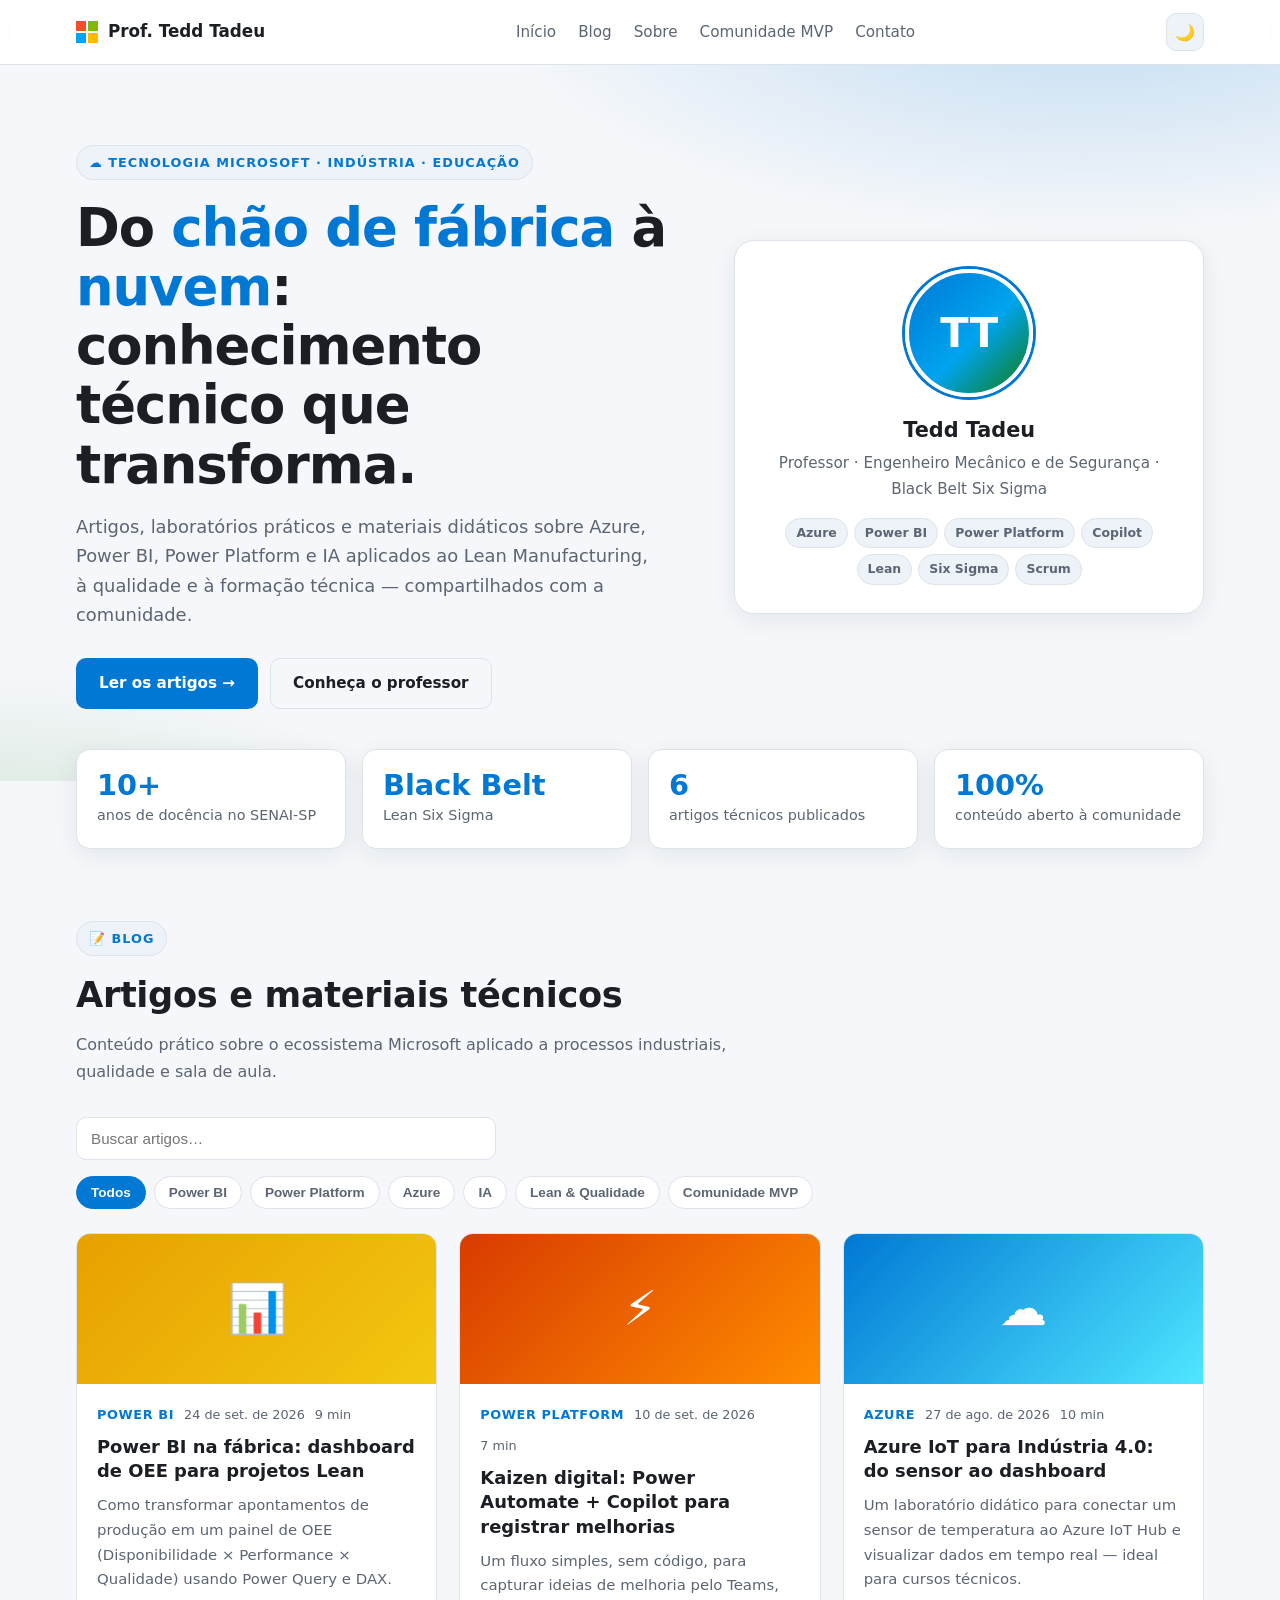
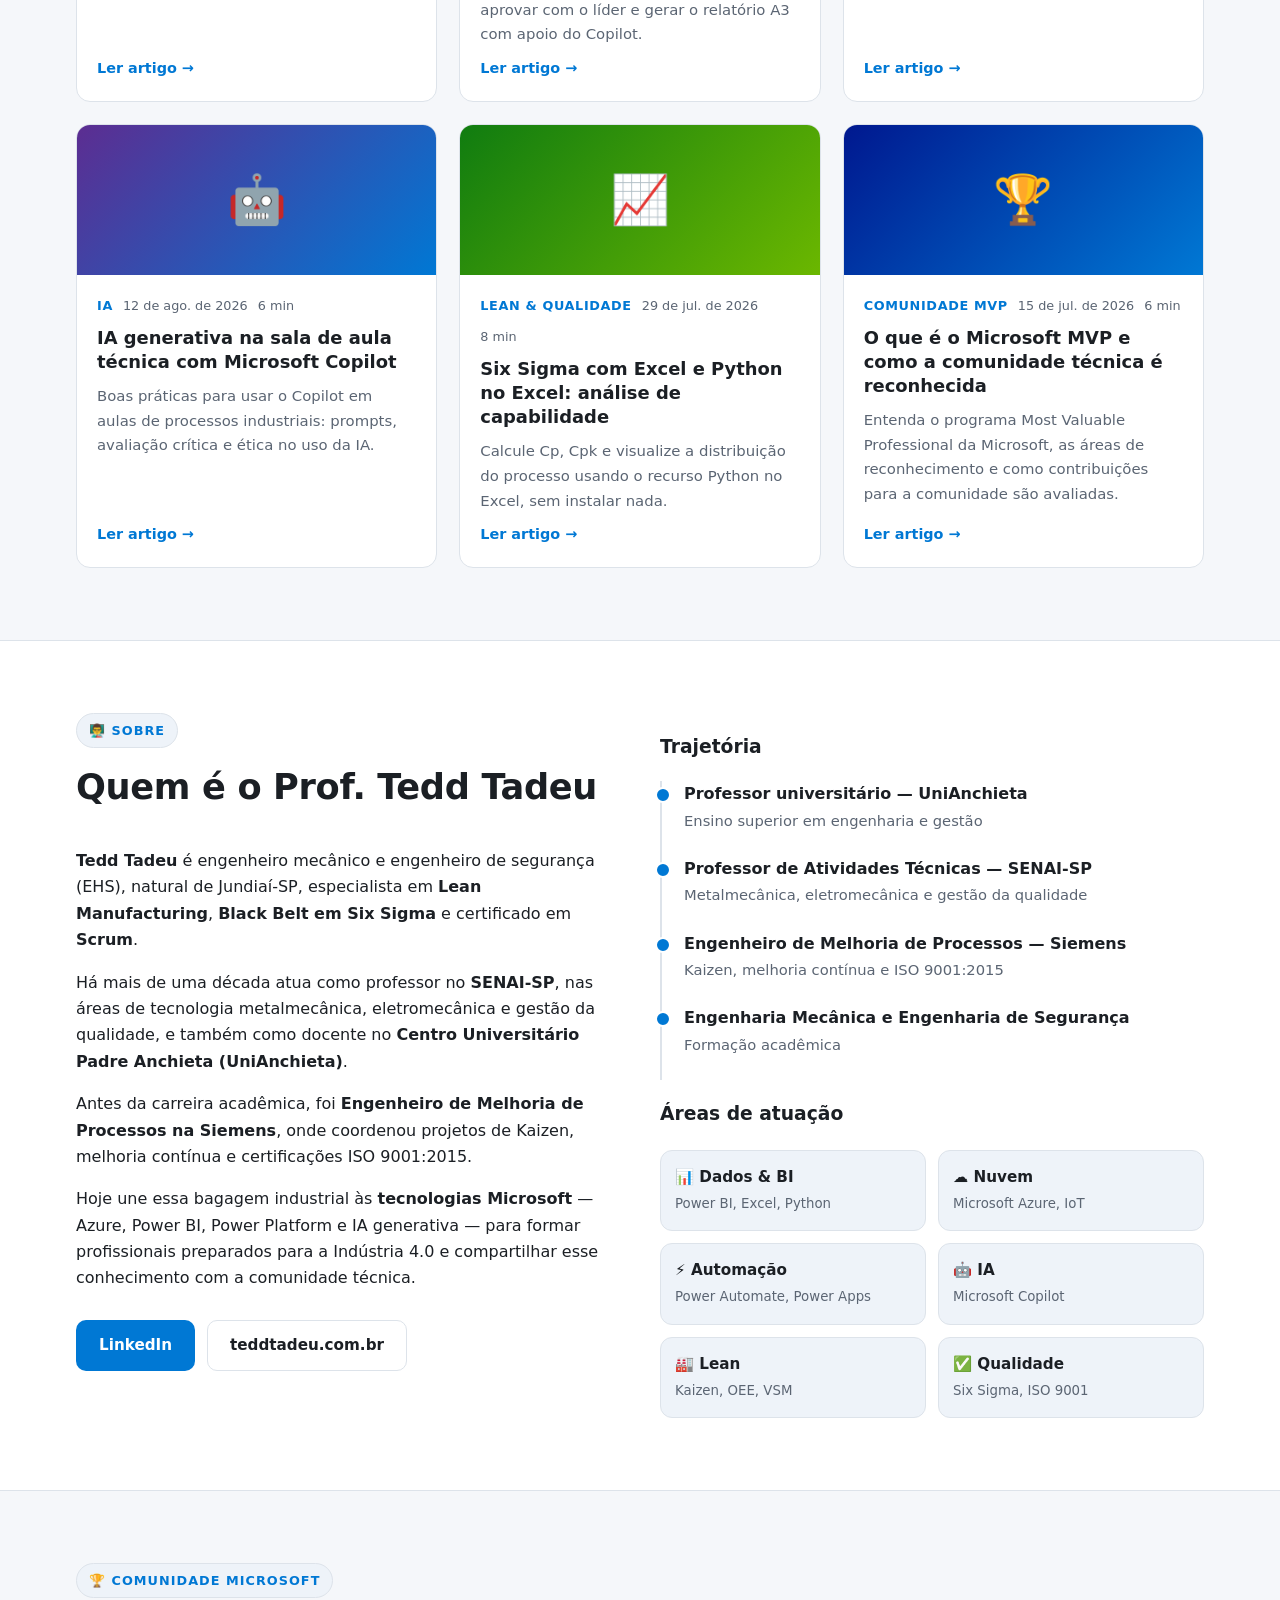
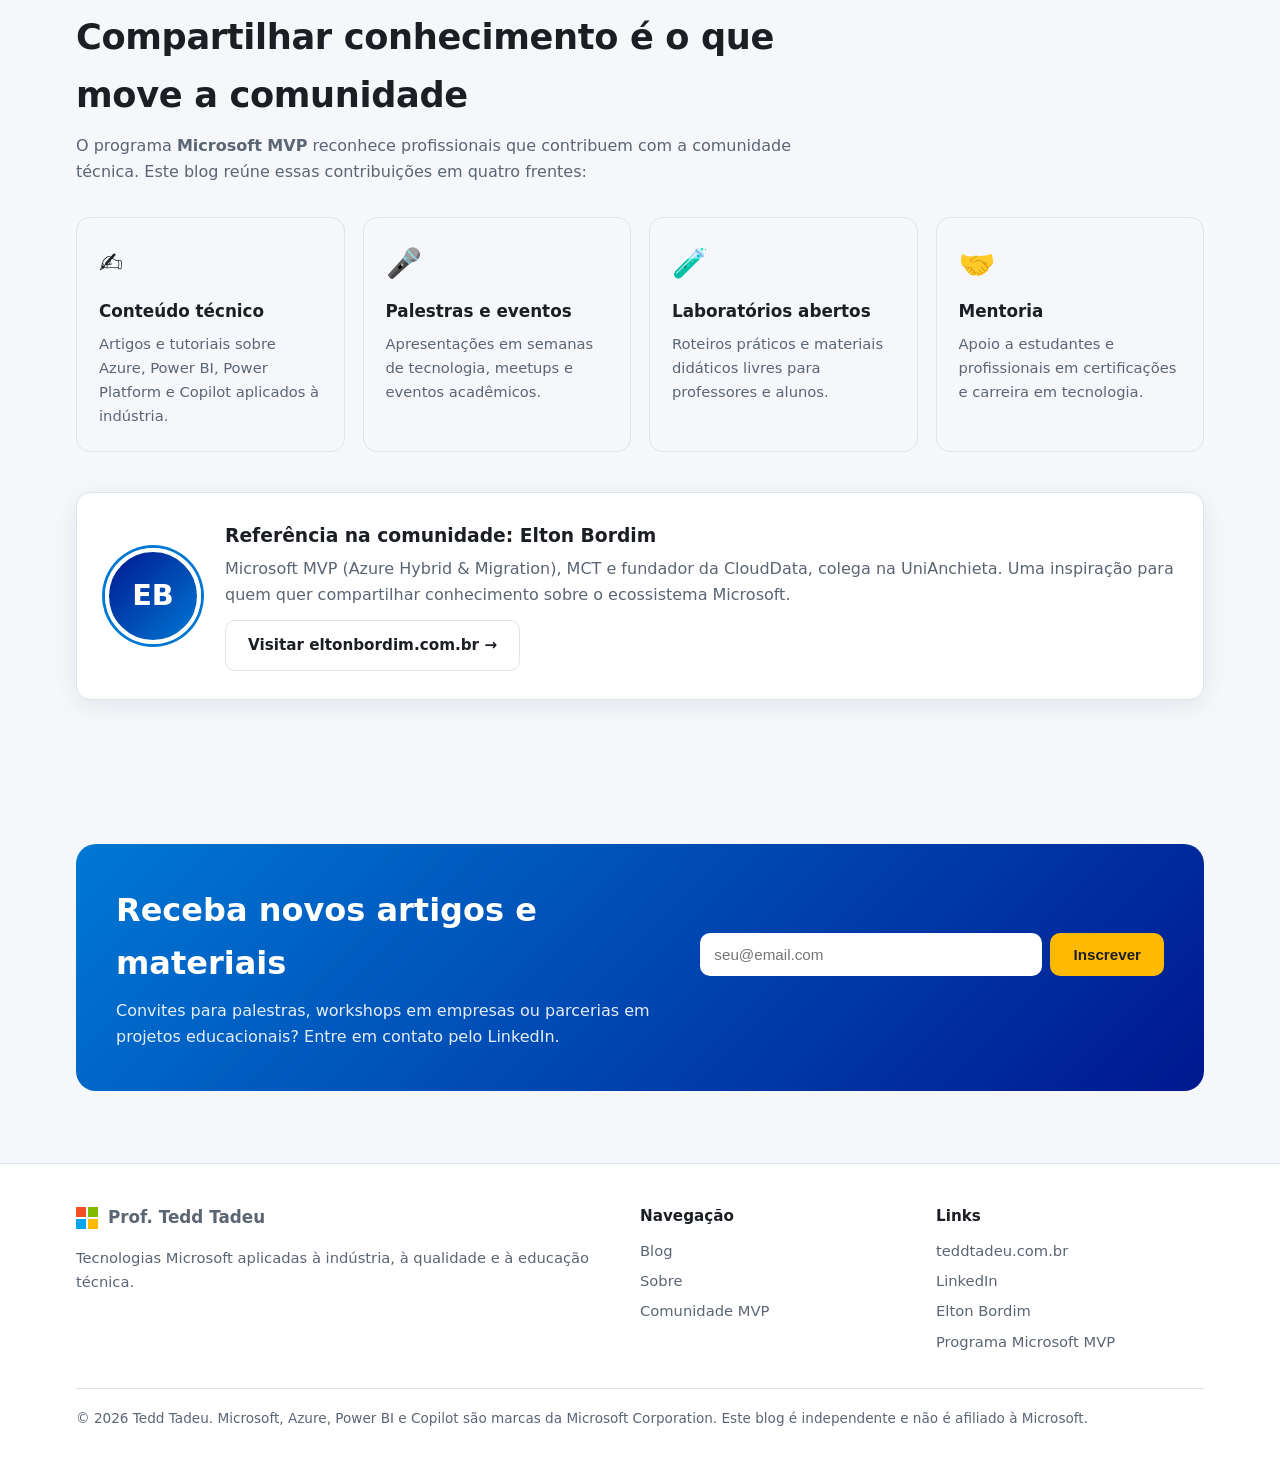
==== index.html @ c1d7c6b3 "Cria blog do Prof. Tedd Tadeu sobre tecnologias Microsoft Blog estático com página inicial, listagem" ====
<!DOCTYPE html>
<html lang="pt-BR">
<head>
  <meta charset="UTF-8">
  <meta name="viewport" content="width=device-width, initial-scale=1.0">
  <title>Prof. Tedd Tadeu | Blog</title>
  <meta name="description" content="Blog do Prof. Tedd Tadeu: tecnologias Microsoft (Azure, Power BI, Power Platform, Copilot) aplicadas à indústria, Lean Manufacturing e educação técnica.">
  <meta name="author" content="Tedd Tadeu">
  <meta property="og:title" content="Prof. Tedd Tadeu | Tecnologia Microsoft para Indústria e Educação">
  <meta property="og:description" content="Artigos, laboratórios e materiais sobre Azure, Power BI, Power Platform e IA aplicados ao chão de fábrica e à sala de aula.">
  <meta property="og:type" content="website">
  <link rel="icon" href="data:image/svg+xml,<svg xmlns='http://www.w3.org/2000/svg' viewBox='0 0 20 20'><rect width='9' height='9' fill='%23f25022'/><rect x='11' width='9' height='9' fill='%237fba00'/><rect y='11' width='9' height='9' fill='%2300a4ef'/><rect x='11' y='11' width='9' height='9' fill='%23ffb900'/></svg>">
  <link rel="stylesheet" href="assets/css/style.css">
</head>
<body>

  <header class="site-header">
    <nav class="container nav" aria-label="Principal">
      <a class="brand" href="index.html">
        <span class="ms-logo" aria-hidden="true"><span></span><span></span><span></span><span></span></span>
        Prof. Tedd Tadeu
      </a>
      <ul class="nav-links" id="nav-links">
        <li><a href="#inicio">Início</a></li>
        <li><a href="#blog">Blog</a></li>
        <li><a href="#sobre">Sobre</a></li>
        <li><a href="#mvp">Comunidade MVP</a></li>
        <li><a href="#contato">Contato</a></li>
      </ul>
      <div class="nav-actions">
        <button class="icon-btn" id="theme-toggle" aria-label="Alternar tema">🌙</button>
        <button class="icon-btn menu-toggle" id="menu-toggle" aria-label="Abrir menu">☰</button>
      </div>
    </nav>
  </header>

  <main>
    <!-- HERO -->
    <section class="hero" id="inicio">
      <div class="container hero-grid">
        <div>
          <span class="eyebrow">☁️ Tecnologia Microsoft · Indústria · Educação</span>
          <h1>Do <span class="hl">chão de fábrica</span> à <span class="hl">nuvem</span>: conhecimento técnico que transforma.</h1>
          <p class="lead">Artigos, laboratórios práticos e materiais didáticos sobre Azure, Power BI, Power Platform e IA aplicados ao Lean Manufacturing, à qualidade e à formação técnica — compartilhados com a comunidade.</p>
          <div class="hero-cta">
            <a class="btn btn-primary" href="#blog">Ler os artigos →</a>
            <a class="btn btn-ghost" href="#sobre">Conheça o professor</a>
          </div>
        </div>

        <aside class="profile-card">
          <div class="avatar" aria-hidden="true">TT</div>
          <h3>Tedd Tadeu</h3>
          <p class="role">Professor · Engenheiro Mecânico e de Segurança · Black Belt Six Sigma</p>
          <div class="tags">
            <span class="tag">Azure</span>
            <span class="tag">Power BI</span>
            <span class="tag">Power Platform</span>
            <span class="tag">Copilot</span>
            <span class="tag">Lean</span>
            <span class="tag">Six Sigma</span>
            <span class="tag">Scrum</span>
          </div>
        </aside>
      </div>
    </section>

    <div class="container">
      <div class="stats">
        <div class="stat"><strong>10+</strong><span>anos de docência no SENAI-SP</span></div>
        <div class="stat"><strong>Black Belt</strong><span>Lean Six Sigma</span></div>
        <div class="stat"><strong id="post-count">0</strong><span>artigos técnicos publicados</span></div>
        <div class="stat"><strong>100%</strong><span>conteúdo aberto à comunidade</span></div>
      </div>
    </div>

    <!-- BLOG -->
    <section id="blog">
      <div class="container">
        <div class="section-head">
          <span class="eyebrow">📝 Blog</span>
          <h2>Artigos e materiais técnicos</h2>
          <p>Conteúdo prático sobre o ecossistema Microsoft aplicado a processos industriais, qualidade e sala de aula.</p>
        </div>
        <input class="search" id="search" type="search" placeholder="Buscar artigos…" aria-label="Buscar artigos">
        <div class="filters" id="filters" role="toolbar" aria-label="Filtrar por categoria"></div>
        <div class="posts" id="posts-grid"></div>
      </div>
    </section>

    <!-- SOBRE -->
    <section id="sobre" class="alt-bg">
      <div class="container about-grid">
        <div>
          <div class="section-head">
            <span class="eyebrow">👨‍🏫 Sobre</span>
            <h2>Quem é o Prof. Tedd Tadeu</h2>
          </div>
          <p><strong>Tedd Tadeu</strong> é engenheiro mecânico e engenheiro de segurança (EHS), natural de Jundiaí-SP, especialista em <strong>Lean Manufacturing</strong>, <strong>Black Belt em Six Sigma</strong> e certificado em <strong>Scrum</strong>.</p>
          <p>Há mais de uma década atua como professor no <strong>SENAI-SP</strong>, nas áreas de tecnologia metalmecânica, eletromecânica e gestão da qualidade, e também como docente no <strong>Centro Universitário Padre Anchieta (UniAnchieta)</strong>.</p>
          <p>Antes da carreira acadêmica, foi <strong>Engenheiro de Melhoria de Processos na Siemens</strong>, onde coordenou projetos de Kaizen, melhoria contínua e certificações ISO 9001:2015.</p>
          <p>Hoje une essa bagagem industrial às <strong>tecnologias Microsoft</strong> — Azure, Power BI, Power Platform e IA generativa — para formar profissionais preparados para a Indústria 4.0 e compartilhar esse conhecimento com a comunidade técnica.</p>
          <div class="hero-cta">
            <a class="btn btn-primary" href="https://www.linkedin.com/in/tedd-tadeu/" target="_blank" rel="noopener">LinkedIn</a>
            <a class="btn btn-ghost" href="https://teddtadeu.com.br/" target="_blank" rel="noopener">teddtadeu.com.br</a>
          </div>
        </div>

        <div>
          <h3>Trajetória</h3>
          <ul class="timeline">
            <li><strong>Professor universitário — UniAnchieta</strong><span>Ensino superior em engenharia e gestão</span></li>
            <li><strong>Professor de Atividades Técnicas — SENAI-SP</strong><span>Metalmecânica, eletromecânica e gestão da qualidade</span></li>
            <li><strong>Engenheiro de Melhoria de Processos — Siemens</strong><span>Kaizen, melhoria contínua e ISO 9001:2015</span></li>
            <li><strong>Engenharia Mecânica e Engenharia de Segurança</strong><span>Formação acadêmica</span></li>
          </ul>

          <h3>Áreas de atuação</h3>
          <div class="skills">
            <div class="skill"><b>📊 Dados & BI</b><small>Power BI, Excel, Python</small></div>
            <div class="skill"><b>☁️ Nuvem</b><small>Microsoft Azure, IoT</small></div>
            <div class="skill"><b>⚡ Automação</b><small>Power Automate, Power Apps</small></div>
            <div class="skill"><b>🤖 IA</b><small>Microsoft Copilot</small></div>
            <div class="skill"><b>🏭 Lean</b><small>Kaizen, OEE, VSM</small></div>
            <div class="skill"><b>✅ Qualidade</b><small>Six Sigma, ISO 9001</small></div>
          </div>
        </div>
      </div>
    </section>

    <!-- MVP -->
    <section id="mvp">
      <div class="container">
        <div class="section-head">
          <span class="eyebrow">🏆 Comunidade Microsoft</span>
          <h2>Compartilhar conhecimento é o que move a comunidade</h2>
          <p>O programa <strong>Microsoft MVP</strong> reconhece profissionais que contribuem com a comunidade técnica. Este blog reúne essas contribuições em quatro frentes:</p>
        </div>
        <div class="pillars">
          <div class="pillar"><div class="ico">✍️</div><h4>Conteúdo técnico</h4><p>Artigos e tutoriais sobre Azure, Power BI, Power Platform e Copilot aplicados à indústria.</p></div>
          <div class="pillar"><div class="ico">🎤</div><h4>Palestras e eventos</h4><p>Apresentações em semanas de tecnologia, meetups e eventos acadêmicos.</p></div>
          <div class="pillar"><div class="ico">🧪</div><h4>Laboratórios abertos</h4><p>Roteiros práticos e materiais didáticos livres para professores e alunos.</p></div>
          <div class="pillar"><div class="ico">🤝</div><h4>Mentoria</h4><p>Apoio a estudantes e profissionais em certificações e carreira em tecnologia.</p></div>
        </div>

        <div style="margin-top:40px">
          <div class="community-card">
            <div class="avatar" aria-hidden="true">EB</div>
            <div>
              <h3>Referência na comunidade: Elton Bordim</h3>
              <p>Microsoft MVP (Azure Hybrid &amp; Migration), MCT e fundador da CloudData, colega na UniAnchieta. Uma inspiração para quem quer compartilhar conhecimento sobre o ecossistema Microsoft.</p>
              <a class="btn btn-ghost" href="https://eltonbordim.com.br/" target="_blank" rel="noopener">Visitar eltonbordim.com.br →</a>
            </div>
          </div>
        </div>
      </div>
    </section>

    <!-- CONTATO -->
    <section id="contato">
      <div class="container">
        <div class="cta-box">
          <div>
            <h2>Receba novos artigos e materiais</h2>
            <p>Convites para palestras, workshops em empresas ou parcerias em projetos educacionais? Entre em contato pelo LinkedIn.</p>
          </div>
          <div>
            <form class="cta-form" id="newsletter">
              <input type="email" placeholder="seu@email.com" required aria-label="E-mail">
              <button class="btn" type="submit">Inscrever</button>
            </form>
            <div class="form-msg" id="form-msg" role="status"></div>
          </div>
        </div>
      </div>
    </section>
  </main>

  <footer class="site-footer">
    <div class="container">
      <div class="footer-grid">
        <div>
          <a class="brand" href="index.html">
            <span class="ms-logo" aria-hidden="true"><span></span><span></span><span></span><span></span></span>
            Prof. Tedd Tadeu
          </a>
          <p>Tecnologias Microsoft aplicadas à indústria, à qualidade e à educação técnica.</p>
        </div>
        <div>
          <h5>Navegação</h5>
          <ul>
            <li><a href="#blog">Blog</a></li>
            <li><a href="#sobre">Sobre</a></li>
            <li><a href="#mvp">Comunidade MVP</a></li>
          </ul>
        </div>
        <div>
          <h5>Links</h5>
          <ul>
            <li><a href="https://teddtadeu.com.br/" target="_blank" rel="noopener">teddtadeu.com.br</a></li>
            <li><a href="https://www.linkedin.com/in/tedd-tadeu/" target="_blank" rel="noopener">LinkedIn</a></li>
            <li><a href="https://eltonbordim.com.br/" target="_blank" rel="noopener">Elton Bordim</a></li>
            <li><a href="https://mvp.microsoft.com/" target="_blank" rel="noopener">Programa Microsoft MVP</a></li>
          </ul>
        </div>
      </div>
      <div class="footer-bottom">© <span id="year"></span> Tedd Tadeu. Microsoft, Azure, Power BI e Copilot são marcas da Microsoft Corporation. Este blog é independente e não é afiliado à Microsoft.</div>
    </div>
  </footer>

  <script src="assets/js/posts.js"></script>
  <script src="assets/js/main.js"></script>
  <script>
    document.getElementById("newsletter").addEventListener("submit", function (e) {
      e.preventDefault();
      this.reset();
      document.getElementById("form-msg").textContent = "Obrigado! Você receberá as próximas publicações.";
    });
  </script>
</body>
</html>
---- assets/css/style.css ----
/* ==========================================================
   Blog Prof. Tedd Tadeu — Tecnologia Microsoft & Indústria
   ========================================================== */

:root {
  --ms-blue: #0078d4;
  --ms-blue-dark: #005a9e;
  --ms-green: #107c10;
  --ms-orange: #d83b01;
  --ms-yellow: #ffb900;

  --bg: #f5f7fa;
  --surface: #ffffff;
  --surface-alt: #eef3f9;
  --text: #1b1f24;
  --text-muted: #5b6573;
  --border: #dde3ea;
  --accent: var(--ms-blue);
  --accent-contrast: #ffffff;
  --shadow: 0 6px 24px rgba(16, 32, 64, 0.08);
  --radius: 14px;
  --max: 1160px;
}

@media (prefers-color-scheme: dark) {
  :root:not([data-theme="light"]) {
    --bg: #0f1419;
    --surface: #171d24;
    --surface-alt: #1e2630;
    --text: #e8edf2;
    --text-muted: #9aa6b4;
    --border: #2a3440;
    --accent: #3a9fe8;
    --shadow: 0 6px 24px rgba(0, 0, 0, 0.35);
  }
}

:root[data-theme="dark"] {
  --bg: #0f1419;
  --surface: #171d24;
  --surface-alt: #1e2630;
  --text: #e8edf2;
  --text-muted: #9aa6b4;
  --border: #2a3440;
  --accent: #3a9fe8;
  --shadow: 0 6px 24px rgba(0, 0, 0, 0.35);
}

* { box-sizing: border-box; }

html { scroll-behavior: smooth; }

body {
  margin: 0;
  font-family: "Segoe UI", "Inter", system-ui, -apple-system, Roboto, sans-serif;
  background: var(--bg);
  color: var(--text);
  line-height: 1.65;
  -webkit-font-smoothing: antialiased;
}

img { max-width: 100%; display: block; }
a { color: var(--accent); text-decoration: none; }
a:hover { text-decoration: underline; }

.container {
  width: 100%;
  max-width: var(--max);
  margin: 0 auto;
  padding: 0 16px;
}

/* ---------- Header ---------- */
.site-header {
  position: sticky;
  top: 0;
  z-index: 50;
  background: color-mix(in srgb, var(--surface) 88%, transparent);
  backdrop-filter: blur(10px);
  border-bottom: 1px solid var(--border);
}

.nav {
  display: flex;
  align-items: center;
  justify-content: space-between;
  gap: 16px;
  height: 64px;
}

.brand {
  display: flex;
  align-items: center;
  gap: 10px;
  font-weight: 700;
  color: var(--text);
  font-size: 1.05rem;
}
.brand:hover { text-decoration: none; }

.ms-logo {
  display: grid;
  grid-template-columns: 1fr 1fr;
  gap: 2px;
  width: 22px;
  height: 22px;
  flex-shrink: 0;
}
.ms-logo span:nth-child(1) { background: #f25022; }
.ms-logo span:nth-child(2) { background: #7fba00; }
.ms-logo span:nth-child(3) { background: #00a4ef; }
.ms-logo span:nth-child(4) { background: #ffb900; }

.nav-links {
  display: flex;
  align-items: center;
  gap: 22px;
  list-style: none;
  margin: 0;
  padding: 0;
}
.nav-links a { color: var(--text-muted); font-weight: 500; font-size: 0.95rem; }
.nav-links a:hover, .nav-links a.active { color: var(--accent); text-decoration: none; }

.nav-actions { display: flex; align-items: center; gap: 8px; }

.icon-btn {
  background: var(--surface-alt);
  border: 1px solid var(--border);
  color: var(--text);
  width: 38px;
  height: 38px;
  border-radius: 10px;
  cursor: pointer;
  font-size: 1rem;
  display: inline-grid;
  place-items: center;
}
.menu-toggle { display: none; }

@media (max-width: 820px) {
  .menu-toggle { display: inline-grid; }
  .nav-links {
    position: absolute;
    top: 64px;
    left: 0;
    right: 0;
    flex-direction: column;
    align-items: flex-start;
    gap: 0;
    background: var(--surface);
    border-bottom: 1px solid var(--border);
    padding: 8px 16px 16px;
    display: none;
  }
  .nav-links.open { display: flex; }
  .nav-links li { width: 100%; }
  .nav-links a { display: block; padding: 10px 0; }
}

/* ---------- Buttons ---------- */
.btn {
  display: inline-flex;
  align-items: center;
  gap: 8px;
  padding: 12px 22px;
  border-radius: 10px;
  font-weight: 600;
  border: 1px solid transparent;
  cursor: pointer;
  font-size: 0.95rem;
  transition: transform .15s ease, background .15s ease;
}
.btn:hover { text-decoration: none; transform: translateY(-1px); }
.btn-primary { background: var(--ms-blue); color: #fff; }
.btn-primary:hover { background: var(--ms-blue-dark); }
.btn-ghost { background: transparent; color: var(--text); border-color: var(--border); }
.btn-ghost:hover { background: var(--surface-alt); }

/* ---------- Hero ---------- */
.hero {
  position: relative;
  overflow: hidden;
  padding: 80px 0 72px;
  background:
    radial-gradient(1000px 400px at 85% -10%, rgba(0,120,212,.22), transparent 60%),
    radial-gradient(700px 300px at 0% 110%, rgba(16,124,16,.14), transparent 60%);
}
.hero-grid {
  display: grid;
  grid-template-columns: 1.3fr 1fr;
  gap: 48px;
  align-items: center;
}
.eyebrow {
  display: inline-flex;
  align-items: center;
  gap: 8px;
  font-size: .8rem;
  font-weight: 700;
  letter-spacing: .08em;
  text-transform: uppercase;
  color: var(--accent);
  background: var(--surface-alt);
  border: 1px solid var(--border);
  padding: 6px 12px;
  border-radius: 999px;
}
.hero h1 {
  font-size: clamp(2rem, 4.6vw, 3.3rem);
  line-height: 1.12;
  margin: 18px 0 16px;
  letter-spacing: -0.02em;
}
.hero h1 .hl { color: var(--accent); }
.hero p.lead { font-size: 1.12rem; color: var(--text-muted); max-width: 580px; }
.hero-cta { display: flex; flex-wrap: wrap; gap: 12px; margin-top: 28px; }

.profile-card {
  background: var(--surface);
  border: 1px solid var(--border);
  border-radius: 20px;
  padding: 28px;
  box-shadow: var(--shadow);
  text-align: center;
}
.avatar {
  width: 128px;
  height: 128px;
  border-radius: 50%;
  margin: 0 auto 16px;
  display: grid;
  place-items: center;
  font-size: 2.6rem;
  font-weight: 800;
  color: #fff;
  background: linear-gradient(135deg, var(--ms-blue), #00a4ef 55%, var(--ms-green));
  border: 4px solid var(--surface);
  box-shadow: 0 0 0 3px var(--ms-blue);
}
.profile-card h3 { margin: 0 0 4px; font-size: 1.3rem; }
.profile-card .role { color: var(--text-muted); font-size: .95rem; margin: 0 0 16px; }
.tags { display: flex; flex-wrap: wrap; gap: 6px; justify-content: center; }
.tag {
  font-size: .78rem;
  font-weight: 600;
  padding: 4px 10px;
  border-radius: 999px;
  background: var(--surface-alt);
  border: 1px solid var(--border);
  color: var(--text-muted);
}

@media (max-width: 820px) {
  .hero { padding: 48px 0; }
  .hero-grid { grid-template-columns: 1fr; gap: 32px; }
}

/* ---------- Stats ---------- */
.stats {
  display: grid;
  grid-template-columns: repeat(4, 1fr);
  gap: 16px;
  margin-top: -32px;
  position: relative;
}
.stat {
  background: var(--surface);
  border: 1px solid var(--border);
  border-radius: var(--radius);
  padding: 20px;
  box-shadow: var(--shadow);
}
.stat strong { display: block; font-size: 1.8rem; color: var(--accent); line-height: 1.1; }
.stat span { color: var(--text-muted); font-size: .9rem; }
@media (max-width: 820px) { .stats { grid-template-columns: repeat(2, 1fr); margin-top: 0; } }

/* ---------- Sections ---------- */
section { padding: 72px 0; }
.section-head { margin-bottom: 32px; max-width: 720px; }
.section-head h2 { font-size: clamp(1.6rem, 3vw, 2.2rem); margin: 10px 0 8px; letter-spacing: -0.01em; }
.section-head p { color: var(--text-muted); margin: 0; }
.alt-bg { background: var(--surface); border-top: 1px solid var(--border); border-bottom: 1px solid var(--border); }

/* ---------- Filters ---------- */
.filters { display: flex; flex-wrap: wrap; gap: 8px; margin-bottom: 24px; }
.filter-btn {
  border: 1px solid var(--border);
  background: var(--surface);
  color: var(--text-muted);
  padding: 8px 14px;
  border-radius: 999px;
  cursor: pointer;
  font-weight: 600;
  font-size: .85rem;
}
.filter-btn.active, .filter-btn:hover { background: var(--ms-blue); color: #fff; border-color: var(--ms-blue); }

.search {
  width: 100%;
  max-width: 420px;
  padding: 12px 14px;
  border-radius: 10px;
  border: 1px solid var(--border);
  background: var(--surface);
  color: var(--text);
  font-size: .95rem;
  margin-bottom: 16px;
}

/* ---------- Posts grid ---------- */
.posts {
  display: grid;
  grid-template-columns: repeat(3, 1fr);
  gap: 22px;
}
@media (max-width: 980px) { .posts { grid-template-columns: repeat(2, 1fr); } }
@media (max-width: 640px) { .posts { grid-template-columns: 1fr; } }

.post-card {
  display: flex;
  flex-direction: column;
  background: var(--surface);
  border: 1px solid var(--border);
  border-radius: var(--radius);
  overflow: hidden;
  transition: transform .18s ease, box-shadow .18s ease;
  color: var(--text);
}
.post-card:hover { transform: translateY(-4px); box-shadow: var(--shadow); text-decoration: none; }
.post-cover {
  height: 150px;
  display: grid;
  place-items: center;
  font-size: 3rem;
  color: #fff;
}
.cover-azure { background: linear-gradient(135deg, #0078d4, #50e6ff); }
.cover-powerbi { background: linear-gradient(135deg, #e8a000, #f2c811); }
.cover-ai { background: linear-gradient(135deg, #5c2d91, #0078d4); }
.cover-m365 { background: linear-gradient(135deg, #d83b01, #ff8c00); }
.cover-lean { background: linear-gradient(135deg, #107c10, #6bb700); }
.cover-mvp { background: linear-gradient(135deg, #00188f, #0078d4); }

.post-body { padding: 20px; display: flex; flex-direction: column; gap: 10px; flex: 1; }
.post-meta { font-size: .8rem; color: var(--text-muted); display: flex; gap: 10px; flex-wrap: wrap; }
.cat {
  font-weight: 700;
  color: var(--accent);
  text-transform: uppercase;
  letter-spacing: .05em;
}
.post-card h3 { margin: 0; font-size: 1.12rem; line-height: 1.35; }
.post-card p { margin: 0; color: var(--text-muted); font-size: .93rem; }
.read-more { margin-top: auto; font-weight: 600; color: var(--accent); font-size: .9rem; }
.empty { color: var(--text-muted); padding: 24px 0; }

/* ---------- About ---------- */
.about-grid { display: grid; grid-template-columns: 1fr 1fr; gap: 40px; align-items: start; }
@media (max-width: 820px) { .about-grid { grid-template-columns: 1fr; } }

.timeline { list-style: none; margin: 0; padding: 0; border-left: 2px solid var(--border); }
.timeline li { position: relative; padding: 0 0 22px 22px; }
.timeline li::before {
  content: "";
  position: absolute;
  left: -7px;
  top: 6px;
  width: 12px;
  height: 12px;
  border-radius: 50%;
  background: var(--ms-blue);
  border: 2px solid var(--surface);
}
.timeline strong { display: block; }
.timeline span { color: var(--text-muted); font-size: .92rem; }

.skills { display: grid; grid-template-columns: repeat(2, 1fr); gap: 12px; margin-top: 20px; }
.skill {
  background: var(--surface-alt);
  border: 1px solid var(--border);
  border-radius: 12px;
  padding: 14px;
}
.skill b { display: block; font-size: .95rem; }
.skill small { color: var(--text-muted); }

/* ---------- MVP pillars ---------- */
.pillars { display: grid; grid-template-columns: repeat(4, 1fr); gap: 18px; }
@media (max-width: 980px) { .pillars { grid-template-columns: repeat(2, 1fr); } }
@media (max-width: 560px) { .pillars { grid-template-columns: 1fr; } }
.pillar {
  background: var(--bg);
  border: 1px solid var(--border);
  border-radius: var(--radius);
  padding: 22px;
}
.pillar .ico { font-size: 1.8rem; }
.pillar h4 { margin: 10px 0 6px; font-size: 1.05rem; }
.pillar p { margin: 0; color: var(--text-muted); font-size: .92rem; }

/* ---------- Community ---------- */
.community-card {
  display: grid;
  grid-template-columns: auto 1fr;
  gap: 24px;
  align-items: center;
  background: var(--surface);
  border: 1px solid var(--border);
  border-radius: var(--radius);
  padding: 28px;
  box-shadow: var(--shadow);
}
.community-card .avatar { width: 96px; height: 96px; font-size: 1.8rem; margin: 0; background: linear-gradient(135deg, #00188f, #0078d4); }
.community-card h3 { margin: 0 0 4px; }
.community-card p { margin: 0 0 12px; color: var(--text-muted); }
@media (max-width: 640px) { .community-card { grid-template-columns: 1fr; text-align: center; } .community-card .avatar { margin: 0 auto; } }

/* ---------- Newsletter / Contact ---------- */
.cta-box {
  background: linear-gradient(135deg, var(--ms-blue), #00188f);
  color: #fff;
  border-radius: 20px;
  padding: 40px;
  display: grid;
  grid-template-columns: 1.2fr 1fr;
  gap: 28px;
  align-items: center;
}
.cta-box h2 { margin: 0 0 8px; font-size: clamp(1.5rem, 3vw, 2rem); }
.cta-box p { margin: 0; opacity: .9; }
.cta-form { display: flex; gap: 8px; flex-wrap: wrap; }
.cta-form input {
  flex: 1;
  min-width: 0;
  padding: 13px 14px;
  border-radius: 10px;
  border: none;
  font-size: .95rem;
}
.cta-form button { background: var(--ms-yellow); color: #1b1f24; }
.form-msg { font-size: .9rem; margin-top: 8px; min-height: 1.2em; }
@media (max-width: 820px) { .cta-box { grid-template-columns: 1fr; padding: 28px 20px; } }

/* ---------- Footer ---------- */
.site-footer {
  border-top: 1px solid var(--border);
  padding: 40px 0 28px;
  background: var(--surface);
  color: var(--text-muted);
  font-size: .92rem;
}
.footer-grid { display: grid; grid-template-columns: 2fr 1fr 1fr; gap: 28px; }
.footer-grid h5 { color: var(--text); margin: 0 0 10px; font-size: .95rem; }
.footer-grid ul { list-style: none; margin: 0; padding: 0; }
.footer-grid li { margin-bottom: 6px; }
.footer-grid a { color: var(--text-muted); }
.footer-bottom { border-top: 1px solid var(--border); margin-top: 28px; padding-top: 18px; font-size: .85rem; }
@media (max-width: 720px) { .footer-grid { grid-template-columns: 1fr; } }

/* ---------- Article page ---------- */
.article-hero { padding: 56px 0 32px; }
.article-hero .post-cover { height: 220px; border-radius: var(--radius); font-size: 4rem; margin-top: 24px; }
.article-hero h1 { font-size: clamp(1.8rem, 4vw, 2.6rem); line-height: 1.2; margin: 14px 0 10px; letter-spacing: -0.01em; }
.article {
  max-width: 760px;
  margin: 0 auto;
  font-size: 1.06rem;
}
.article h2 { margin-top: 2em; font-size: 1.5rem; }
.article h3 { margin-top: 1.6em; }
.article blockquote {
  margin: 1.5em 0;
  padding: 14px 20px;
  border-left: 4px solid var(--ms-blue);
  background: var(--surface-alt);
  border-radius: 0 10px 10px 0;
}
.article pre {
  background: #0d1117;
  color: #e6edf3;
  padding: 16px;
  border-radius: 10px;
  overflow-x: auto;
  font-size: .9rem;
}
.article code { font-family: "Cascadia Code", Consolas, monospace; }
.article :not(pre) > code {
  background: var(--surface-alt);
  padding: 2px 6px;
  border-radius: 6px;
  font-size: .92em;
}
.article table { width: 100%; border-collapse: collapse; margin: 1.2em 0; font-size: .95rem; display: block; overflow-x: auto; }
.article th, .article td { border: 1px solid var(--border); padding: 10px 12px; text-align: left; }
.article th { background: var(--surface-alt); }
.author-box {
  display: flex;
  gap: 16px;
  align-items: center;
  border: 1px solid var(--border);
  background: var(--surface);
  border-radius: var(--radius);
  padding: 20px;
  margin: 48px 0 0;
}
.author-box .avatar { width: 64px; height: 64px; font-size: 1.3rem; margin: 0; border-width: 2px; flex-shrink: 0; }
.author-box p { margin: 4px 0 0; color: var(--text-muted); font-size: .92rem; }
.share { display: flex; gap: 8px; flex-wrap: wrap; margin-top: 28px; }
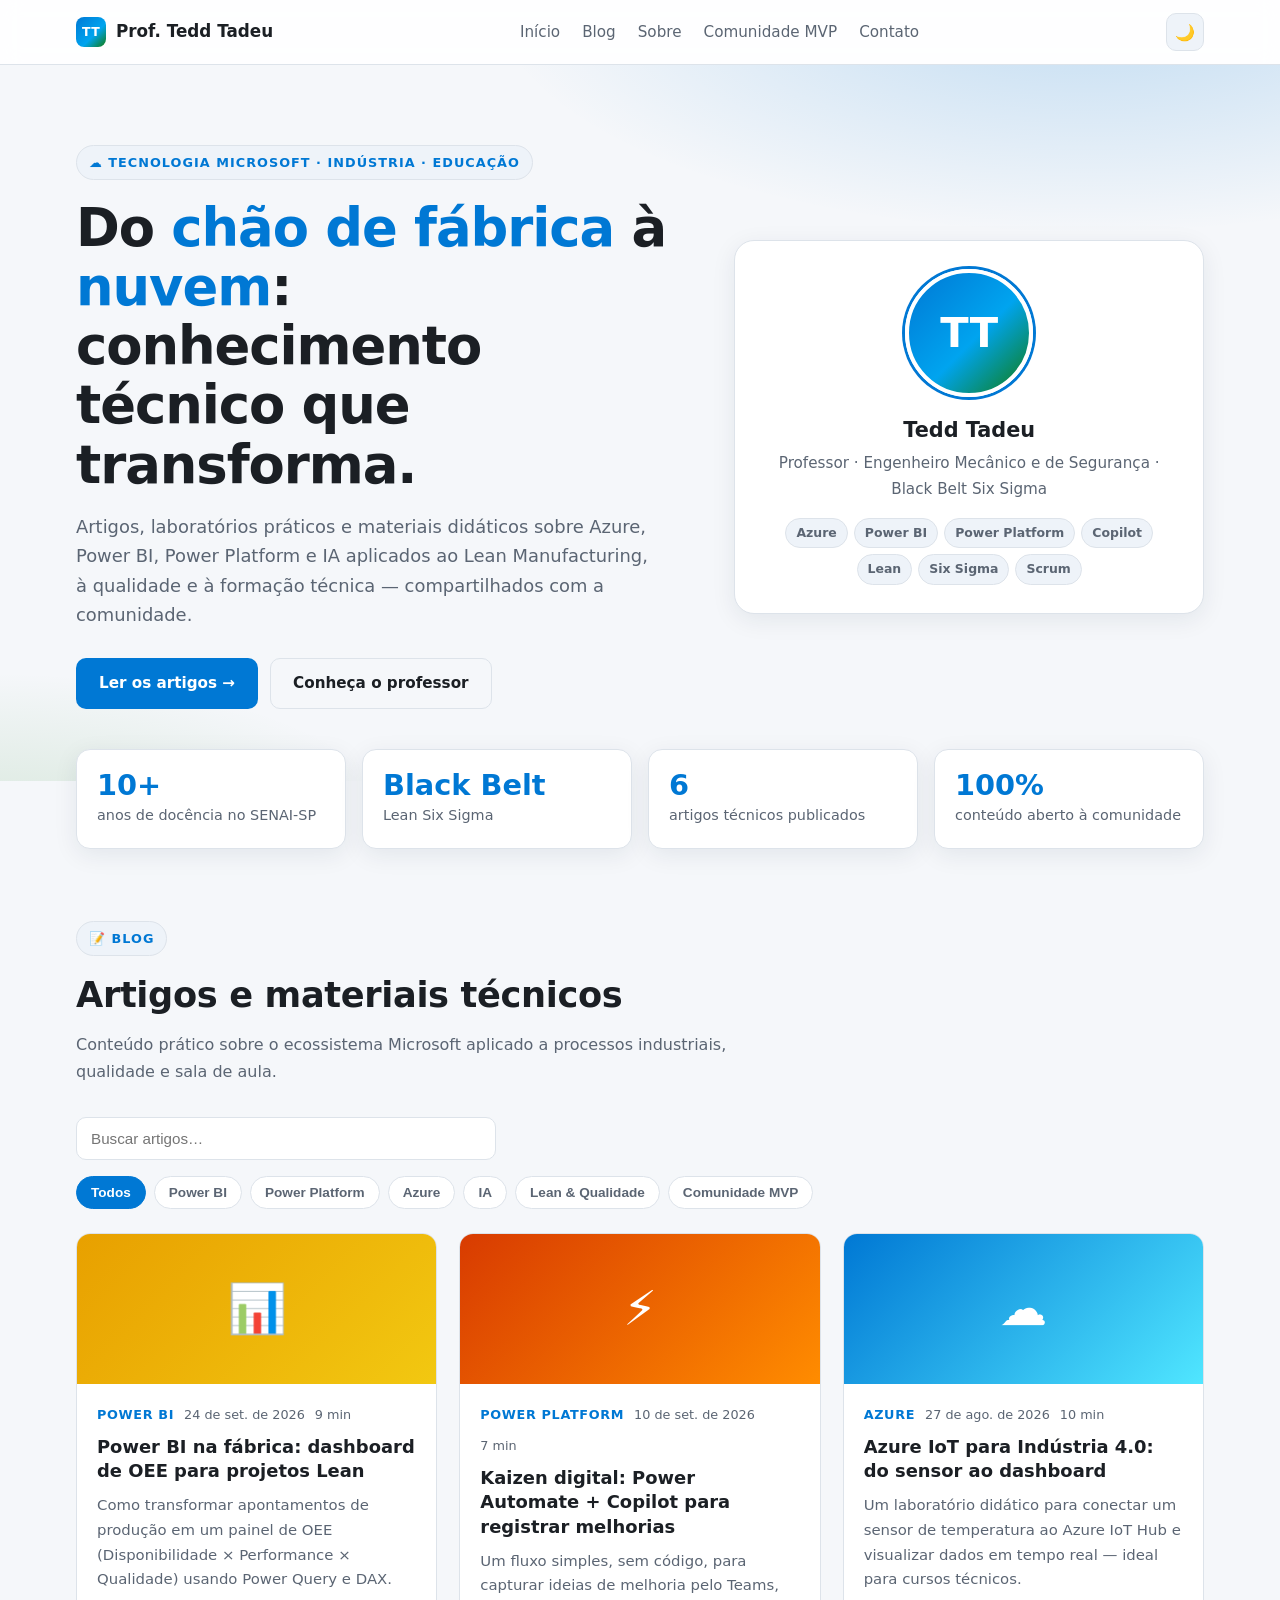
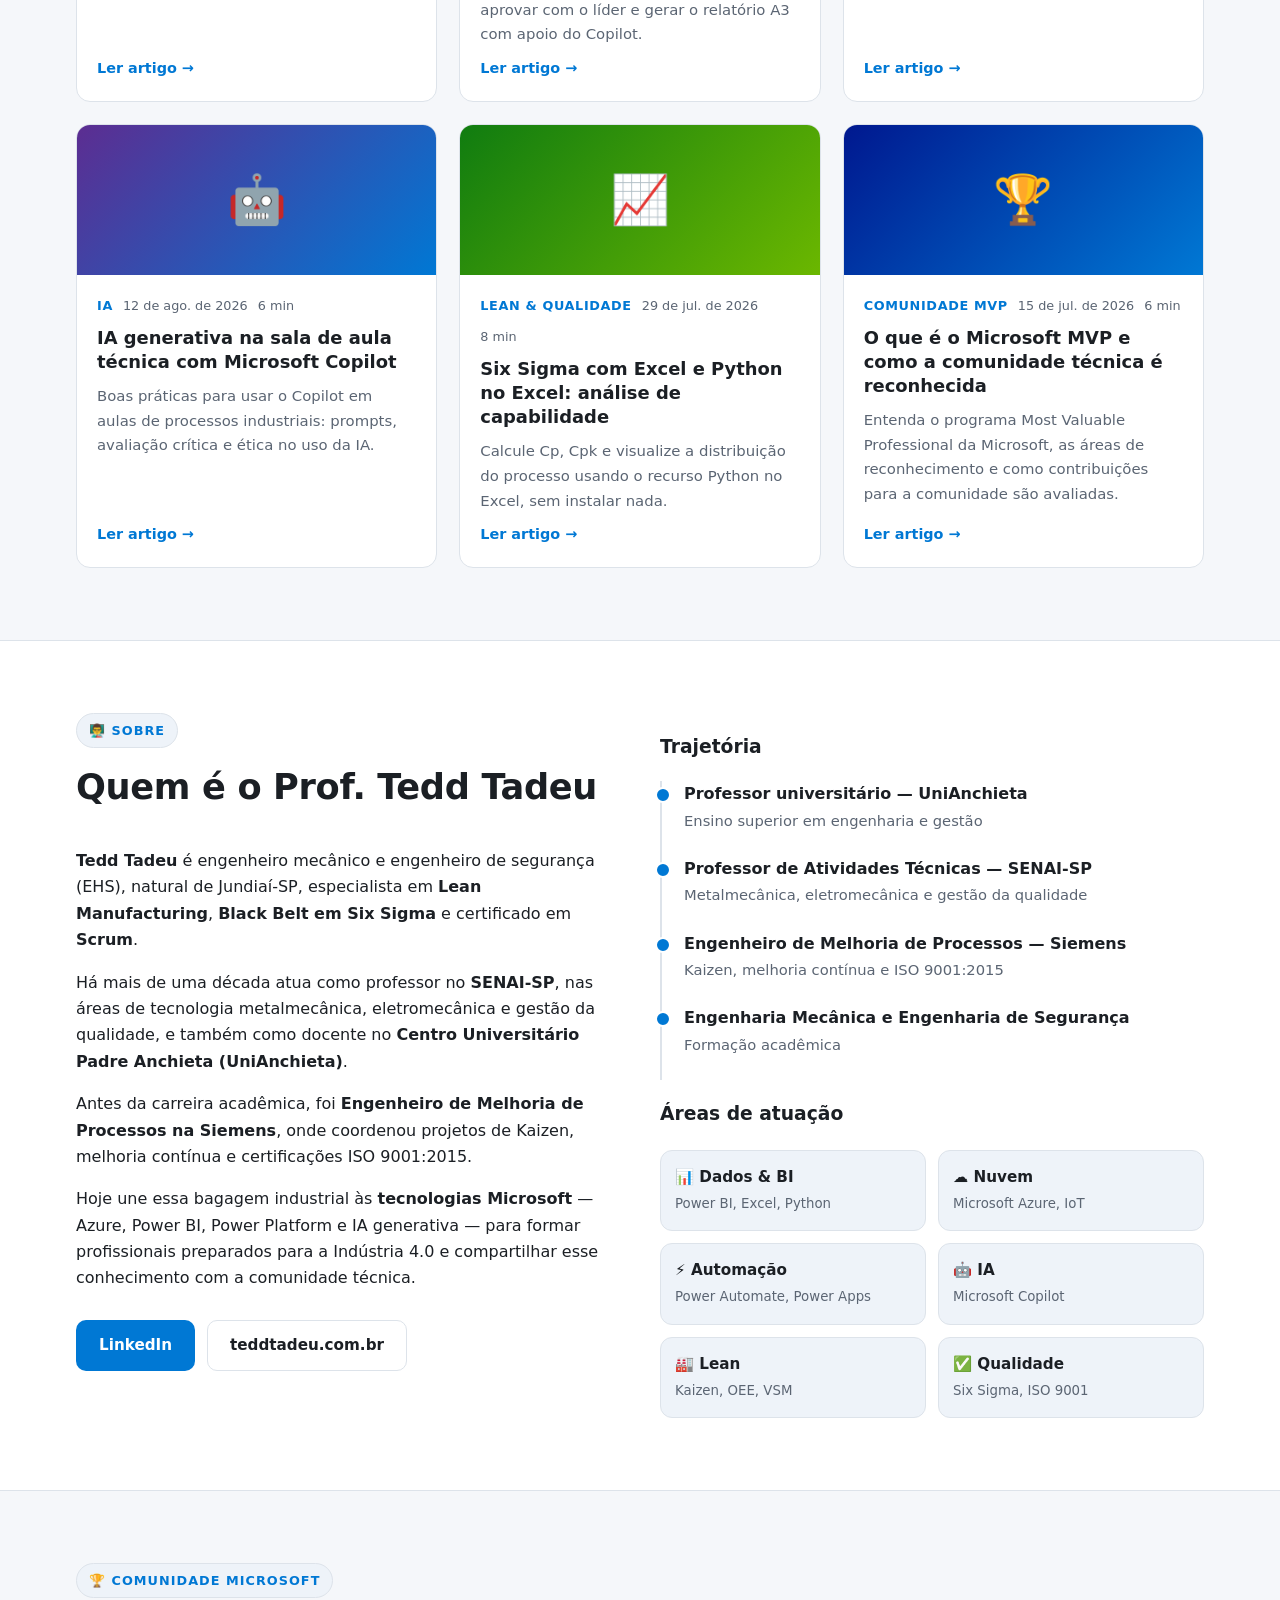
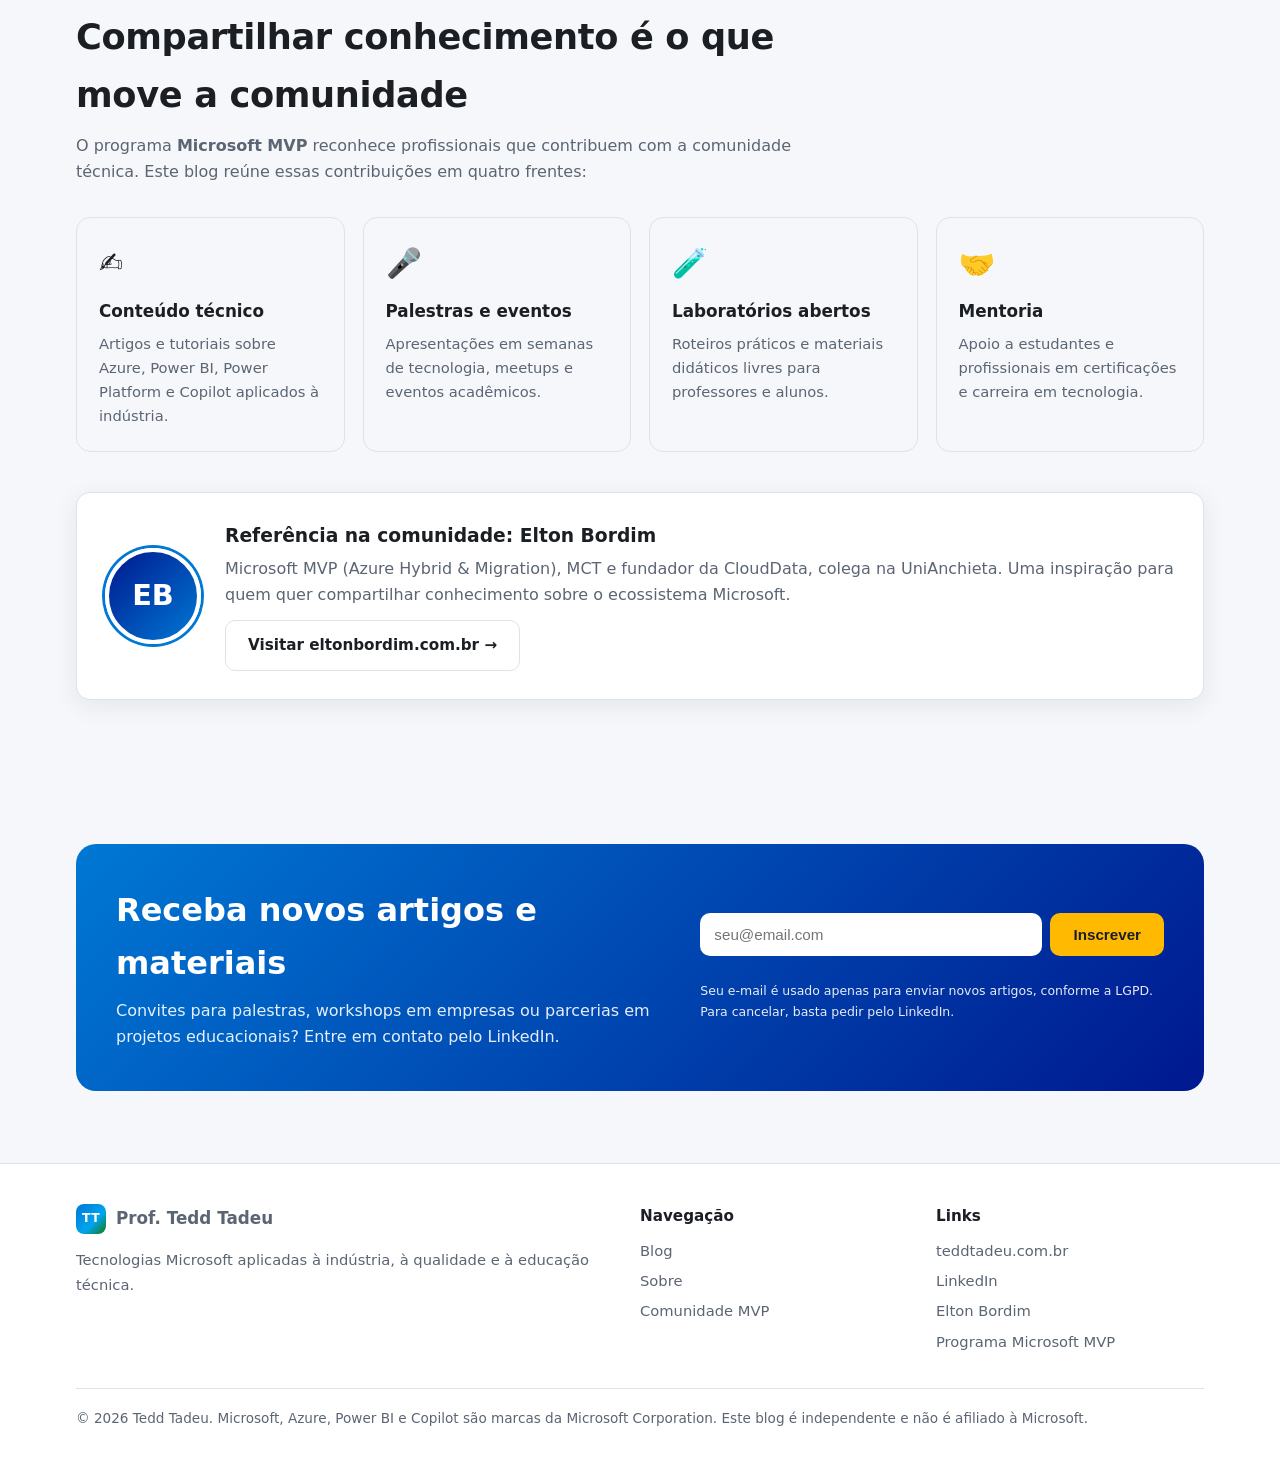
==== commit f7206dd5: "Prepara o blog para deploy na Hostinger via GitHub - .htaccess: HTTPS, bloqueio de .git/.md, 404, ca" ====
--- a/index.html
+++ b/index.html
@@ -6,10 +6,39 @@
   <title>Prof. Tedd Tadeu | Blog</title>
   <meta name="description" content="Blog do Prof. Tedd Tadeu: tecnologias Microsoft (Azure, Power BI, Power Platform, Copilot) aplicadas à indústria, Lean Manufacturing e educação técnica.">
   <meta name="author" content="Tedd Tadeu">
+  <link rel="canonical" href="https://teddtadeu.com.br/">
+  <meta property="og:type" content="website">
+  <meta property="og:locale" content="pt_BR">
+  <meta property="og:site_name" content="Prof. Tedd Tadeu">
+  <meta property="og:url" content="https://teddtadeu.com.br/">
   <meta property="og:title" content="Prof. Tedd Tadeu | Tecnologia Microsoft para Indústria e Educação">
   <meta property="og:description" content="Artigos, laboratórios e materiais sobre Azure, Power BI, Power Platform e IA aplicados ao chão de fábrica e à sala de aula.">
-  <meta property="og:type" content="website">
-  <link rel="icon" href="data:image/svg+xml,<svg xmlns='http://www.w3.org/2000/svg' viewBox='0 0 20 20'><rect width='9' height='9' fill='%23f25022'/><rect x='11' width='9' height='9' fill='%237fba00'/><rect y='11' width='9' height='9' fill='%2300a4ef'/><rect x='11' y='11' width='9' height='9' fill='%23ffb900'/></svg>">
+  <meta property="og:image" content="https://teddtadeu.com.br/assets/img/og-image.png">
+  <meta name="twitter:card" content="summary_large_image">
+  <meta name="theme-color" content="#0078d4">
+  <link rel="icon" href="favicon.svg" type="image/svg+xml">
+  <script type="application/ld+json">
+  {
+    "@context": "https://schema.org",
+    "@type": "Blog",
+    "name": "Prof. Tedd Tadeu",
+    "url": "https://teddtadeu.com.br/",
+    "inLanguage": "pt-BR",
+    "description": "Tecnologias Microsoft aplicadas à indústria, Lean Manufacturing e educação técnica.",
+    "author": {
+      "@type": "Person",
+      "name": "Tedd Tadeu",
+      "jobTitle": "Professor e Engenheiro Mecânico",
+      "url": "https://teddtadeu.com.br/",
+      "sameAs": ["https://www.linkedin.com/in/tedd-tadeu/"],
+      "worksFor": [
+        { "@type": "EducationalOrganization", "name": "SENAI-SP" },
+        { "@type": "CollegeOrUniversity", "name": "Centro Universitário Padre Anchieta" }
+      ],
+      "knowsAbout": ["Microsoft Azure", "Power BI", "Power Platform", "Microsoft Copilot", "Lean Manufacturing", "Six Sigma"]
+    }
+  }
+  </script>
   <link rel="stylesheet" href="assets/css/style.css">
 </head>
 <body>
@@ -17,7 +46,7 @@
   <header class="site-header">
     <nav class="container nav" aria-label="Principal">
       <a class="brand" href="index.html">
-        <span class="ms-logo" aria-hidden="true"><span></span><span></span><span></span><span></span></span>
+        <span class="brand-mark" aria-hidden="true">TT</span>
         Prof. Tedd Tadeu
       </a>
       <ul class="nav-links" id="nav-links">
@@ -165,11 +194,13 @@
             <p>Convites para palestras, workshops em empresas ou parcerias em projetos educacionais? Entre em contato pelo LinkedIn.</p>
           </div>
           <div>
-            <form class="cta-form" id="newsletter">
-              <input type="email" placeholder="seu@email.com" required aria-label="E-mail">
+            <form class="cta-form" id="newsletter" action="api/inscrever.php" method="post">
+              <input type="email" name="email" placeholder="seu@email.com" required maxlength="254" aria-label="E-mail">
+              <input type="text" name="website" class="hp" tabindex="-1" autocomplete="off" aria-hidden="true">
               <button class="btn" type="submit">Inscrever</button>
             </form>
             <div class="form-msg" id="form-msg" role="status"></div>
+            <p class="form-note">Seu e-mail é usado apenas para enviar novos artigos, conforme a LGPD. Para cancelar, basta pedir pelo LinkedIn.</p>
           </div>
         </div>
       </div>
@@ -181,7 +212,7 @@
       <div class="footer-grid">
         <div>
           <a class="brand" href="index.html">
-            <span class="ms-logo" aria-hidden="true"><span></span><span></span><span></span><span></span></span>
+            <span class="brand-mark" aria-hidden="true">TT</span>
             Prof. Tedd Tadeu
           </a>
           <p>Tecnologias Microsoft aplicadas à indústria, à qualidade e à educação técnica.</p>
@@ -210,12 +241,5 @@
 
   <script src="assets/js/posts.js"></script>
   <script src="assets/js/main.js"></script>
-  <script>
-    document.getElementById("newsletter").addEventListener("submit", function (e) {
-      e.preventDefault();
-      this.reset();
-      document.getElementById("form-msg").textContent = "Obrigado! Você receberá as próximas publicações.";
-    });
-  </script>
 </body>
 </html>
--- a/assets/css/style.css
+++ b/assets/css/style.css
@@ -98,18 +98,19 @@
 }
 .brand:hover { text-decoration: none; }
 
-.ms-logo {
-  display: grid;
-  grid-template-columns: 1fr 1fr;
-  gap: 2px;
-  width: 22px;
-  height: 22px;
+.brand-mark {
+  display: inline-grid;
+  place-items: center;
+  width: 30px;
+  height: 30px;
+  border-radius: 8px;
   flex-shrink: 0;
-}
-.ms-logo span:nth-child(1) { background: #f25022; }
-.ms-logo span:nth-child(2) { background: #7fba00; }
-.ms-logo span:nth-child(3) { background: #00a4ef; }
-.ms-logo span:nth-child(4) { background: #ffb900; }
+  color: #fff;
+  font-size: .78rem;
+  font-weight: 800;
+  letter-spacing: .02em;
+  background: linear-gradient(135deg, var(--ms-blue), #00a4ef 60%, var(--ms-green));
+}
 
 .nav-links {
   display: flex;
@@ -440,6 +441,8 @@
 }
 .cta-form button { background: var(--ms-yellow); color: #1b1f24; }
 .form-msg { font-size: .9rem; margin-top: 8px; min-height: 1.2em; }
+.form-note { font-size: .78rem; opacity: .8; margin: 4px 0 0; }
+.hp { position: absolute; left: -9999px; width: 1px; height: 1px; opacity: 0; }
 @media (max-width: 820px) { .cta-box { grid-template-columns: 1fr; padding: 28px 20px; } }
 
 /* ---------- Footer ---------- */
